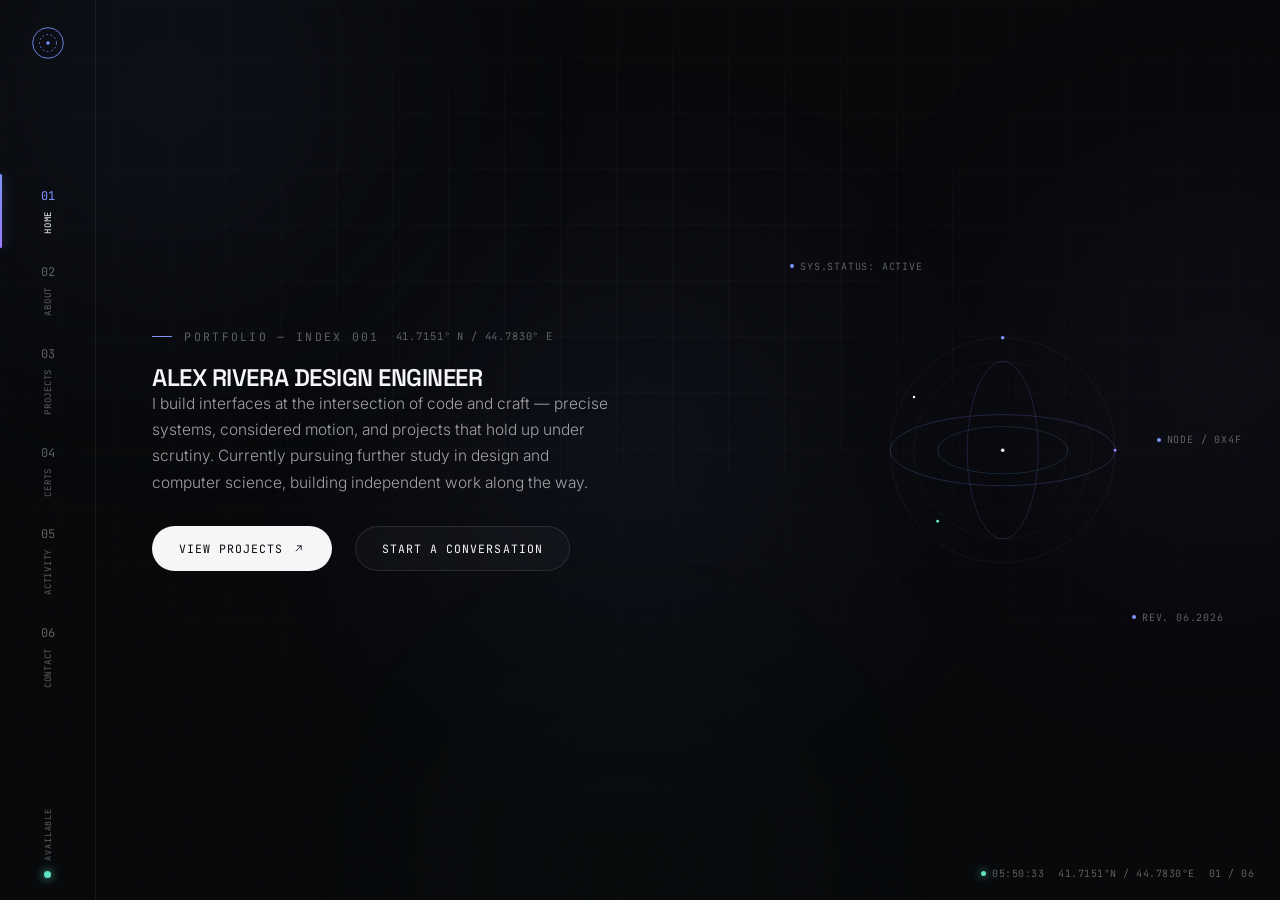
==== Home.html @ 21429282 "Update Home.html" ====
<!DOCTYPE html>
<html lang="en">
<head>
<meta charset="UTF-8">
<meta name="viewport" content="width=device-width, initial-scale=1.0">
<title>Alex Rivera — Design Engineer</title>
<meta name="description" content="Alex Rivera — Design Engineer. Portfolio, projects, certificates and activities.">
<link rel="preconnect" href="https://fonts.googleapis.com">
<link rel="preconnect" href="https://fonts.gstatic.com" crossorigin>
<link href="https://fonts.googleapis.com/css2?family=Space+Grotesk:wght@300;400;500;600;700&family=Inter:wght@300;400;500;600;700&family=JetBrains+Mono:wght@300;400;500;600&display=swap" rel="stylesheet">
<link rel="icon" type="image/x-icon" href="https://www-ren.github.io/Icon.ico">
<style>
/* ============================= RESET ============================= */
*,*::before,*::after{box-sizing:border-box;margin:0;padding:0;}
img{max-width:100%;display:block;}
a{color:inherit;text-decoration:none;}
button{font:inherit;color:inherit;background:none;border:none;cursor:pointer;}
ul{list-style:none;}

/* ============================= TOKENS ============================= */
:root{
  --bg:#07080a;
  --bg-soft:#0b0c0f;
  --panel:rgba(255,255,255,0.032);
  --panel-strong:rgba(255,255,255,0.06);
  --border:rgba(255,255,255,0.10);
  --border-soft:rgba(255,255,255,0.065);
  --text-1:#f5f6f8;
  --text-2:rgba(245,246,248,0.64);
  --text-3:rgba(245,246,248,0.36);
  --accent:#7c93ff;
  --accent-2:#9a7cff;
  --accent-3:#5fe3c4;
  --accent-soft:rgba(124,147,255,0.14);
  --blue:#5fb9ff;

  --font-display:'Space Grotesk','Inter',sans-serif;
  --font-body:'Inter',sans-serif;
  --font-mono:'JetBrains Mono',monospace;

  --mx:50%;--my:50%;
  --ease:cubic-bezier(.16,.84,.44,1);
  --ease-soft:cubic-bezier(.22,.9,.4,1);
  --rail-w:96px;
}

html,body{background:var(--bg);color:var(--text-1);}
html{overflow-x:hidden;width:100%;}
body{
  font-family:var(--font-body);
  font-weight:400;
  -webkit-font-smoothing:antialiased;
  cursor:default;
  height:100vh;
  overflow:hidden;
  overflow-x:hidden;
  max-width:100%;
  position:relative;
}
::selection{background:var(--accent);color:#07080a;}
::-webkit-scrollbar{width:6px;height:6px;}
::-webkit-scrollbar-track{background:transparent;}
::-webkit-scrollbar-thumb{background:rgba(255,255,255,0.14);border-radius:99px;}
::-webkit-scrollbar-thumb:hover{background:rgba(255,255,255,0.26);}

/* ============================= BACKDROP LAYERS ============================= */
.bg-layer{position:fixed;inset:0;pointer-events:none;z-index:0;}
.bg-grain{
  position:fixed;inset:0;z-index:3;pointer-events:none;opacity:0.045;mix-blend-mode:overlay;
  background-image:url("data:image/svg+xml,%3Csvg xmlns='http://www.w3.org/2000/svg' width='120' height='120'%3E%3Cfilter id='n'%3E%3CfeTurbulence type='fractalNoise' baseFrequency='0.9' numOctaves='2' stitchTiles='stitch'/%3E%3C/filter%3E%3Crect width='100%25' height='100%25' filter='url(%23n)'/%3E%3C/svg%3E");
}
.bg-grid{
  position:fixed;inset:0;z-index:1;pointer-events:none;
  background-image:linear-gradient(to right, rgba(255,255,255,0.022) 1px, transparent 1px),linear-gradient(to bottom, rgba(255,255,255,0.022) 1px, transparent 1px);
  background-size:56px 56px;
  mask-image:radial-gradient(ellipse 90% 80% at 50% 30%, black 15%, transparent 78%);
}
.bg-glow{
  position:fixed;inset:0;z-index:1;pointer-events:none;
  background:radial-gradient(560px 560px at var(--mx) var(--my), rgba(124,147,255,0.06), transparent 70%);
  transition:background 0.15s linear;
}
.blob-field{position:fixed;inset:0;overflow:hidden;z-index:0;pointer-events:none;}
.blob{position:absolute;border-radius:50%;filter:blur(130px);z-index:0;pointer-events:none;opacity:0.5;will-change:transform;}
.blob-1{width:620px;height:620px;top:-220px;left:-140px;background:radial-gradient(circle, rgba(124,147,255,0.22), transparent 70%);animation:drift1 36s ease-in-out infinite;}
.blob-2{width:560px;height:560px;top:10%;right:-220px;background:radial-gradient(circle, rgba(154,124,255,0.18), transparent 70%);animation:drift2 42s ease-in-out infinite;}
.blob-3{width:480px;height:480px;bottom:-200px;left:30%;background:radial-gradient(circle, rgba(95,227,196,0.10), transparent 70%);animation:drift3 48s ease-in-out infinite;}
@keyframes drift1{0%,100%{transform:translate(0,0);}50%{transform:translate(50px,60px);}}
@keyframes drift2{0%,100%{transform:translate(0,0);}50%{transform:translate(-60px,40px);}}
@keyframes drift3{0%,100%{transform:translate(0,0);}50%{transform:translate(30px,-40px);}}

/* ============================= SHARED UI ============================= */
.eyebrow{
  font-family:var(--font-mono);font-size:11.5px;letter-spacing:0.2em;text-transform:uppercase;color:var(--text-3);
  display:flex;align-items:center;gap:12px;margin-bottom:20px;
}
.eyebrow::before{content:'';width:20px;height:1px;background:var(--accent);display:inline-block;}
h1,h2,h3{font-family:var(--font-display);font-weight:600;letter-spacing:-0.02em;line-height:1.03;}

.big-index{
  position:absolute;font-family:var(--font-display);font-weight:600;
  font-size:clamp(70px,7.4vw,120px);line-height:1;color:transparent;
  -webkit-text-stroke:1px rgba(255,255,255,0.07);
  top:-6px;right:0;z-index:0;pointer-events:none;user-select:none;
}

.reveal{opacity:0;transform:translateY(20px);transition:opacity 0.85s var(--ease-soft),transform 0.85s var(--ease-soft);}
.reveal.in{opacity:1;transform:translateY(0);}
.reveal-delay-1{transition-delay:0.06s;}
.reveal-delay-2{transition-delay:0.12s;}
.reveal-delay-3{transition-delay:0.18s;}
.reveal-delay-4{transition-delay:0.24s;}
.reveal-delay-5{transition-delay:0.30s;}

.btn{
  display:inline-flex;align-items:center;gap:9px;
  font-family:var(--font-mono);font-size:11.5px;letter-spacing:0.09em;text-transform:uppercase;
  padding:14px 26px;border:1px solid var(--border);border-radius:999px;
  position:relative;overflow:hidden;transition:border-color 0.4s var(--ease),color 0.4s var(--ease),background 0.4s var(--ease),transform 0.25s var(--ease);
  will-change:transform;
}
.btn::before{content:'';position:absolute;inset:0;background:linear-gradient(120deg,transparent,rgba(255,255,255,0.16),transparent);transform:translateX(-120%);transition:transform 0.7s var(--ease);}
.btn:hover::before{transform:translateX(120%);}
.btn-primary{background:var(--text-1);color:#07080a;border-color:transparent;}
.btn-primary:hover{background:var(--accent);color:#07080a;}
.btn-ghost{color:var(--text-1);background:var(--panel);backdrop-filter:blur(10px);}
.btn-ghost:hover{border-color:rgba(255,255,255,0.35);}
.btn svg{width:13px;height:13px;transition:transform 0.4s var(--ease);}
.btn:hover svg{transform:translate(3px,-3px);}

.glass{
  background:var(--panel);
  border:1px solid var(--border-soft);
  backdrop-filter:blur(18px) saturate(140%);
  -webkit-backdrop-filter:blur(18px) saturate(140%);
}

.divider{height:1px;width:100%;background:linear-gradient(to right, transparent, var(--border), transparent);}

a:focus-visible,button:focus-visible{outline:1px solid var(--accent);outline-offset:4px;border-radius:4px;}

/* ============================= APP SHELL ============================= */
.app{position:relative;z-index:2;height:100vh;display:flex;}

/* ---- Rail (desktop primary nav) ---- */
.rail{
  width:var(--rail-w);flex:0 0 var(--rail-w);height:100vh;
  display:flex;flex-direction:column;align-items:center;
  padding:26px 0 22px;position:relative;z-index:20;
  border-right:1px solid var(--border-soft);
}
.rail-logo{width:34px;height:34px;margin-bottom:8px;position:relative;}
.rail-logo svg{width:100%;height:100%;animation:spin-slow 26s linear infinite;}
@keyframes spin-slow{to{transform:rotate(360deg);}}

.rail-nav{position:relative;flex:1;display:flex;flex-direction:column;justify-content:center;gap:2px;width:100%;}
.rail-indicator{
  position:absolute;top:0;left:0;width:2px;height:0;background:linear-gradient(to bottom,var(--accent),var(--accent-2));
  border-radius:2px;transition:transform 0.55s var(--ease),height 0.55s var(--ease);
  will-change:transform;box-shadow:0 0 12px rgba(124,147,255,0.6);
  transform:translateY(0);
}
.rail-item{
  width:100%;padding:14px 4px;display:flex;flex-direction:column;align-items:center;gap:7px;
  position:relative;transition:transform 0.3s var(--ease);
}
.rail-num{font-family:var(--font-mono);font-size:12px;color:var(--text-3);transition:color 0.35s var(--ease);}
.rail-label{
  font-family:var(--font-mono);font-size:9px;letter-spacing:0.08em;text-transform:uppercase;color:var(--text-3);
  writing-mode:vertical-rl;transform:rotate(180deg);transition:color 0.35s var(--ease);
}
.rail-item:hover .rail-num,.rail-item:hover .rail-label{color:var(--text-2);}
.rail-item.active .rail-num{color:var(--accent);}
.rail-item.active .rail-label{color:var(--text-1);}

.rail-status{display:flex;flex-direction:column;align-items:center;gap:10px;}
.rail-dot{width:7px;height:7px;border-radius:50%;background:var(--accent-3);box-shadow:0 0 10px var(--accent-3);animation:pulse 2.4s ease-in-out infinite;}
@keyframes pulse{0%,100%{opacity:1;}50%{opacity:0.3;}}
.rail-status-label{font-family:var(--font-mono);font-size:8.5px;letter-spacing:0.1em;color:var(--text-3);writing-mode:vertical-rl;transform:rotate(180deg);}

/* ---- Mobile top bar (hidden on desktop) ---- */
.topbar{display:none;}

/* ---- Stage ---- */
.stage{position:relative;flex:1;height:100vh;overflow:hidden;}
.panel{
  position:absolute;inset:0;
  padding:0 clamp(28px,4.4vw,72px);
  display:flex;flex-direction:column;justify-content:center;
  opacity:0;transform:translateY(16px) scale(0.99);
  pointer-events:none;visibility:hidden;
  transition:opacity 0.6s var(--ease-soft),transform 0.6s var(--ease-soft),visibility 0s linear 0.6s;
  overflow-y:auto;
}
.panel.active{
  opacity:1;transform:translateY(0) scale(1);pointer-events:auto;visibility:visible;
  transition:opacity 0.6s var(--ease-soft),transform 0.6s var(--ease-soft),visibility 0s;
}
.panel-inner{position:relative;width:100%;max-width:1280px;margin:0 auto;padding:64px 0;min-height:min-content;}

.section-head{display:flex;justify-content:space-between;align-items:flex-end;margin-bottom:34px;gap:32px;flex-wrap:wrap;position:relative;z-index:1;}
.section-head h2{font-size:clamp(24px,2.7vw,38px);max-width:640px;}
.section-head .head-note{font-family:var(--font-mono);font-size:11.5px;color:var(--text-3);max-width:260px;line-height:1.7;text-align:right;}

/* ============================= HOME PANEL ============================= */
.hero-grid{display:grid;grid-template-columns:1.35fr 1fr;gap:32px;align-items:center;width:100%;}
.hero-label-row{display:flex;align-items:center;gap:16px;margin-bottom:22px;}
.hero-coord{font-family:var(--font-mono);font-size:10.5px;color:var(--text-3);letter-spacing:0.08em;}
.hero h1{font-size:clamp(38px,5.4vw,80px);margin-bottom:22px;}
.hero h1 .line{display:block;overflow:hidden;}
.hero h1 .line span{display:inline-block;transform:translateY(112%);transition:transform 1s var(--ease);}
.panel.active .hero h1 .line:nth-child(1) span{transition-delay:0.08s;}
.panel.active .hero h1 .line:nth-child(2) span{transition-delay:0.18s;}
.hero h1 .line span{transform:translateY(112%);}
.panel.active .hero h1 .line span{transform:translateY(0);}
.hero h1 .accent-text{color:transparent;-webkit-text-stroke:1.4px var(--text-1);}
.hero-sub{max-width:460px;font-size:15.5px;line-height:1.7;color:var(--text-2);font-weight:300;margin-bottom:30px;}
.hero-cta{display:flex;align-items:center;gap:22px;flex-wrap:wrap;}

.hero-visual{position:relative;height:min(46vh,420px);display:flex;align-items:center;justify-content:center;}
.orb-wrap{position:relative;width:min(60%,320px);height:min(60%,320px);aspect-ratio:1;}
.orb-wrap svg{width:100%;height:100%;overflow:visible;}
.orb-ring{animation:spin-slower 60s linear infinite;transform-origin:center;}
.orb-ring-2{animation:spin-slower-rev 80s linear infinite;transform-origin:center;}
.orb-ring-3{animation:spin-slower 100s linear infinite;transform-origin:center;}
@keyframes spin-slower{to{transform:rotate(360deg);}}
@keyframes spin-slower-rev{to{transform:rotate(-360deg);}}
.orb-node{animation:node-pulse 3.5s ease-in-out infinite;}
@keyframes node-pulse{0%,100%{opacity:0.4;}50%{opacity:1;}}
.hero-float-label{position:absolute;font-family:var(--font-mono);font-size:10px;letter-spacing:0.08em;color:var(--text-3);display:flex;align-items:center;gap:6px;}
.hero-float-label .dot{width:4px;height:4px;background:var(--accent);border-radius:50%;}
.fl-1{top:4%;left:2%;}
.fl-2{bottom:8%;right:0;}
.fl-3{top:46%;right:-4%;}

/* ============================= ABOUT PANEL ============================= */
.about-grid{display:grid;grid-template-columns:0.78fr 1.22fr;gap:56px;align-items:start;position:relative;}
.portrait{
  aspect-ratio:4/5;max-width:400px;position:relative;border:1px solid var(--border);border-radius:18px;overflow:hidden;
  background:radial-gradient(120% 100% at 20% 0%, rgba(124,147,255,0.22), transparent 60%),radial-gradient(120% 100% at 90% 100%, rgba(154,124,255,0.18), transparent 55%),linear-gradient(160deg, #14151a, #0a0b0d 70%);
}
.portrait::before{
  content:'';position:absolute;inset:0;
  background-image:linear-gradient(rgba(255,255,255,0.05) 1px, transparent 1px),linear-gradient(90deg, rgba(255,255,255,0.05) 1px, transparent 1px);
  background-size:24px 24px;mask-image:radial-gradient(circle at 50% 40%, black 0%, transparent 70%);
}
.portrait-tag{position:absolute;bottom:16px;left:16px;right:16px;display:flex;justify-content:space-between;align-items:flex-end;font-family:var(--font-mono);font-size:9.5px;color:var(--text-3);letter-spacing:0.06em;}
.portrait-frame-corner{position:absolute;width:16px;height:16px;border-color:rgba(255,255,255,0.35);}
.pc-tl{top:14px;left:14px;border-top:1px solid;border-left:1px solid;}
.pc-br{bottom:14px;right:14px;border-bottom:1px solid;border-right:1px solid;}

.about-copy h2{font-size:clamp(22px,2.6vw,34px);margin-bottom:18px;max-width:640px;}
.about-copy p{font-size:14px;line-height:1.75;color:var(--text-2);font-weight:300;margin-bottom:12px;max-width:600px;}
.about-copy p strong{color:var(--text-1);font-weight:500;}

.stat-row{display:grid;grid-template-columns:repeat(3,1fr);gap:24px;margin:24px 0;padding:20px 0;border-top:1px solid var(--border-soft);border-bottom:1px solid var(--border-soft);}
.stat-num{font-family:var(--font-display);font-size:clamp(22px,2vw,30px);font-weight:600;color:var(--text-1);line-height:1;}
.stat-label{font-family:var(--font-mono);font-size:9.5px;letter-spacing:0.09em;text-transform:uppercase;color:var(--text-3);margin-top:7px;}

.tag-grid{display:flex;flex-wrap:wrap;gap:8px;margin-top:10px;}
.tag{
  font-family:var(--font-mono);font-size:10.5px;letter-spacing:0.03em;padding:7px 13px;border:1px solid var(--border);
  color:var(--text-2);border-radius:99px;transition:border-color 0.35s var(--ease),color 0.35s var(--ease),background 0.35s var(--ease),transform 0.3s var(--ease);
}
.tag:hover{border-color:var(--accent);color:var(--text-1);background:var(--accent-soft);transform:translateY(-2px);}

/* ============================= PROJECTS PANEL ============================= */
.project-grid{display:grid;grid-template-columns:repeat(4,1fr);gap:16px;}
.project-card{
  position:relative;border-radius:16px;overflow:hidden;border:1px solid var(--border-soft);
  background:#0b0c0f;transition:transform 0.5s var(--ease),border-color 0.5s var(--ease);
}
.project-card:hover{transform:translateY(-6px);border-color:rgba(255,255,255,0.22);}
.thumb-1{background:radial-gradient(circle at 30% 30%, rgba(124,147,255,0.15), transparent 55%),radial-gradient(circle at 75% 70%, rgba(154,124,255,0.1), transparent 55%),linear-gradient(150deg,#141620,#0a0a0c);}
.thumb-2{background:radial-gradient(circle at 70% 30%, rgba(95,185,255,0.11), transparent 55%),radial-gradient(circle at 25% 75%, rgba(124,147,255,0.08), transparent 55%),linear-gradient(150deg,#101318,#0a0a0c);}
.thumb-3{background:radial-gradient(circle at 40% 65%, rgba(154,124,255,0.10), transparent 55%),radial-gradient(circle at 80% 20%, rgba(124,147,255,0.06), transparent 55%),linear-gradient(150deg,#12121a,#0a0a0c);}
.thumb-4{background:radial-gradient(circle at 60% 40%, rgba(95,227,196,0.05), transparent 55%),radial-gradient(circle at 20% 80%, rgba(95,185,255,0.08), transparent 55%),linear-gradient(150deg,#0e1416,#0a0a0c);}
.project-card::after{content:'';position:absolute;inset:0;background:linear-gradient(rgba(255,255,255,0.05) 1px, transparent 1px),linear-gradient(90deg, rgba(255,255,255,0.05) 1px, transparent 1px);background-size:16px 16px;pointer-events:none;}
.project-scrim{position:relative;height:100%;display:flex;flex-direction:column;justify-content:space-between;padding:20px;padding-top:44px;z-index:2;}
.project-num{font-family:var(--font-mono);font-size:10.5px;color:var(--text-3);position:absolute;top:14px;left:16px;z-index:2;}
.project-card h3{font-size:15px;font-weight:500;letter-spacing:-0.01em;margin-bottom:5px;line-height:1.2;}
.project-meta{display:flex;gap:8px;font-family:var(--font-mono);font-size:9.5px;color:var(--text-3);text-transform:uppercase;letter-spacing:0.05em;margin-bottom:8px;flex-wrap:wrap;}
.project-desc{
  color:var(--text-2);font-size:11.5px;line-height:1.55;font-weight:300;flex:1;margin-top:2px;
}
.thumb-arrow{
  position:absolute;top:12px;right:12px;width:30px;height:30px;border:1px solid rgba(255,255,255,0.25);border-radius:50%;
  display:flex;align-items:center;justify-content:center;background:rgba(8,9,11,0.5);backdrop-filter:blur(6px);
  transition:border-color 0.4s var(--ease),background 0.4s var(--ease),transform 0.4s var(--ease);
  z-index:3;
}
.project-card:hover .thumb-arrow{border-color:var(--accent);transform:translate(2px,-2px);}
.thumb-arrow svg{width:13px;height:13px;}

/* ============================= CERTIFICATES PANEL ============================= */
.cert-grid{display:grid;grid-template-columns:repeat(3,1fr);gap:12px;}
.cert-card{
  background:var(--panel);border:1px solid var(--border-soft);border-radius:14px;padding:22px;position:relative;
  transition:background 0.4s var(--ease),border-color 0.4s var(--ease),transform 0.4s var(--ease);
  backdrop-filter:blur(14px);
}
.cert-card:hover{background:var(--panel-strong);border-color:rgba(255,255,255,0.18);transform:translateY(-4px);}
.cert-top{display:flex;justify-content:space-between;align-items:flex-start;margin-bottom:16px;}
.cert-year{font-family:var(--font-mono);font-size:10px;color:var(--text-3);letter-spacing:0.06em;}
.cert-icon{width:30px;height:30px;border:1px solid var(--border);border-radius:50%;display:flex;align-items:center;justify-content:center;flex-shrink:0;}
.cert-icon svg{width:13px;height:13px;color:var(--accent);}
.cert-card h3{font-size:15.5px;font-weight:500;margin-bottom:7px;letter-spacing:-0.01em;line-height:1.25;}
.cert-issuer{font-size:11.5px;color:var(--text-2);font-weight:300;margin-bottom:12px;}
.cert-id{font-family:var(--font-mono);font-size:9px;color:var(--text-3);letter-spacing:0.04em;padding-top:11px;border-top:1px solid var(--border-soft);}

/* ============================= ACTIVITIES PANEL ============================= */
.timeline{position:relative;display:grid;grid-template-columns:repeat(5,1fr);gap:12px;}
.timeline::before{content:'';position:absolute;top:9px;left:0;right:0;height:1px;background:linear-gradient(to right, transparent, var(--border), var(--border), transparent);}
.timeline-item{position:relative;padding-top:30px;}
.timeline-dot{position:absolute;left:0;top:5px;width:9px;height:9px;border-radius:50%;background:var(--bg);border:1px solid var(--accent);box-shadow:0 0 0 4px var(--bg);}
.timeline-year{font-family:var(--font-mono);font-size:11px;color:var(--text-2);position:absolute;left:16px;top:0;}
.timeline-content .role{font-family:var(--font-mono);font-size:9.5px;letter-spacing:0.09em;text-transform:uppercase;color:var(--accent);margin-bottom:8px;}
.timeline-content h3{font-size:15.5px;font-weight:500;margin-bottom:8px;letter-spacing:-0.01em;line-height:1.22;}
.timeline-content p{font-size:11.5px;line-height:1.6;color:var(--text-2);font-weight:300;display:-webkit-box;-webkit-line-clamp:4;line-clamp:4;-webkit-box-orient:vertical;overflow:hidden;}
.animated-link {
    color: inherit;
    text-decoration: none;

    background-image: linear-gradient(currentColor, currentColor);
    background-repeat: no-repeat;
    background-position: 0 100%;
    background-size: 0% 2px;

    -webkit-box-decoration-break: clone;
    box-decoration-break: clone;

    transition: background-size 0.3s ease;
}

.animated-link:hover {
    background-size: 100% 2px;
}

/* ============================= CONTACT PANEL ============================= */
.contact-inner{text-align:center;position:relative;z-index:2;margin:0 auto;}
.contact-inner h2{font-size:clamp(32px,5.6vw,72px);margin-bottom:26px;letter-spacing:-0.03em;}
.contact-email{
  display:inline-block;font-family:var(--font-mono);font-size:clamp(15px,1.8vw,20px);color:var(--text-2);
  padding-bottom:8px;border-bottom:1px solid var(--border);transition:color 0.4s var(--ease),border-color 0.4s var(--ease);margin-bottom:38px;
}
.contact-email:hover{color:var(--accent);border-color:var(--accent);}
.contact-links{display:flex;justify-content:center;gap:0;flex-wrap:wrap;border-top:1px solid var(--border-soft);border-bottom:1px solid var(--border-soft);}
.contact-links a{
  font-family:var(--font-mono);font-size:11px;letter-spacing:0.07em;text-transform:uppercase;padding:16px 26px;color:var(--text-2);
  border-left:1px solid var(--border-soft);transition:color 0.35s var(--ease),background 0.35s var(--ease);position:relative;
}
.contact-links a:first-child{border-left:none;}
.contact-links a:hover{color:var(--text-1);background:var(--panel);}
.contact-glow{position:absolute;top:50%;left:50%;transform:translate(-50%,-50%);width:min(820px,100vw);max-width:100vw;height:420px;background:radial-gradient(ellipse, rgba(124,147,255,0.13), transparent 70%);pointer-events:none;z-index:0;}

/* ============================= HUD FOOTER ============================= */
.hud{
  position:fixed;bottom:20px;right:26px;z-index:30;display:flex;align-items:center;gap:14px;
  font-family:var(--font-mono);font-size:10px;color:var(--text-3);letter-spacing:0.05em;pointer-events:none;
}
.hud span{display:flex;align-items:center;gap:6px;}
.hud .dot{width:5px;height:5px;border-radius:50%;background:var(--accent-3);box-shadow:0 0 8px var(--accent-3);}

/* ============================= MOBILE NAV DRAWER ============================= */
.mobile-nav{
  position:fixed;inset:0;z-index:90;background:rgba(7,8,10,0.98);backdrop-filter:blur(20px);
  display:flex;flex-direction:column;align-items:flex-start;justify-content:center;padding:44px;gap:4px;
  transform:translateY(-100%);transition:transform 0.55s var(--ease);
}
.mobile-nav.open{transform:translateY(0);}
.mobile-nav a{font-family:var(--font-display);font-size:32px;font-weight:500;color:var(--text-2);padding:10px 0;letter-spacing:-0.01em;transition:color 0.3s var(--ease);}
.mobile-nav a:hover,.mobile-nav a.active{color:var(--text-1);}
.mobile-nav-footer{margin-top:32px;font-family:var(--font-mono);font-size:10.5px;color:var(--text-3);}
.nav-toggle{display:none;width:40px;height:40px;position:relative;padding:10px 4px;}
.nav-toggle span{position:absolute;left:4px;right:4px;height:1px;background:var(--text-1);transition:all 0.35s var(--ease);}
.nav-toggle span:nth-child(1){top:10px;}
.nav-toggle span:nth-child(2){top:19px;}
.nav-toggle span:nth-child(3){top:28px;}
.nav-toggle.open span:nth-child(1){transform:translateY(9px) rotate(45deg);}
.nav-toggle.open span:nth-child(2){opacity:0;}
.nav-toggle.open span:nth-child(3){transform:translateY(-9px) rotate(-45deg);}

/* ============================= RESPONSIVE ============================= */
@media (max-width:860px){
  html{scroll-behavior:smooth;}
  body{height:auto;overflow-x:hidden;overflow-y:auto;}
  .app{height:auto;display:block;}
  .rail{display:none;}
  .topbar{
    display:flex;align-items:center;justify-content:space-between;position:fixed;top:0;left:0;right:0;z-index:100;
    padding:16px 22px;background:rgba(7,8,10,0.7);backdrop-filter:blur(16px);border-bottom:1px solid var(--border-soft);
  }
  .topbar .logo{display:flex;align-items:center;gap:9px;font-family:var(--font-mono);font-size:12px;letter-spacing:0.06em;}
  .topbar .logo svg{width:24px;height:24px;animation:spin-slow 26s linear infinite;}
  .nav-toggle{display:block;}

  .stage{height:auto;overflow:visible;}
  .panel{
    position:static !important;opacity:1 !important;transform:none !important;visibility:visible !important;
    pointer-events:auto !important;padding:0 24px;min-height:auto;display:block;overflow:visible;
  }
  .panel-inner{padding:112px 0 64px;max-width:640px;}
  #home .panel-inner{padding-top:120px;}
  .hero h1 .line span{transform:translateY(0) !important;}

  .hero-grid{grid-template-columns:1fr;gap:40px;}
  .hero-visual{height:260px;order:-1;}
  .hero-label-row{display:none;}

  .about-grid{grid-template-columns:1fr;gap:36px;}
  .portrait{max-width:220px;}

  .project-grid{grid-template-columns:repeat(2,1fr);}

  .cert-grid{grid-template-columns:1fr 1fr;}

  .timeline{grid-template-columns:1fr;gap:0;}
  .timeline::before{top:0;bottom:0;left:4px;right:auto;width:1px;height:auto;background:linear-gradient(to bottom, transparent, var(--border), var(--border), transparent);}
  .timeline-item{padding:22px 0 22px 26px;border-top:1px solid var(--border-soft);}
  .timeline-item:first-child{border-top:none;}
  .timeline-dot{left:0;top:26px;}
  .timeline-year{position:static;margin-bottom:6px;display:block;}
  .timeline-content p{-webkit-line-clamp:8;line-clamp:8;}

  .section-head{margin-bottom:28px;}
  .section-head .head-note{text-align:left;max-width:none;}
  .big-index{font-size:64px;top:-2px;}

  .hud{display:none;}
}

@media (max-width:520px){
  .project-grid{grid-template-columns:1fr 1fr;}
  .cert-grid{grid-template-columns:1fr;}
  .hero h1{font-size:clamp(32px,10vw,48px);}
  .stat-row{grid-template-columns:1fr 1fr;row-gap:16px;}
  .contact-links{flex-direction:column;}
  .contact-links a{border-left:none;border-top:1px solid var(--border-soft);}
  .contact-links a:first-child{border-top:none;}
}

@media (prefers-reduced-motion:reduce){
  *{animation-duration:0.001ms !important;animation-iteration-count:1 !important;transition-duration:0.2s !important;}
}
</style>
</head>
<body>

<div class="bg-glow" id="bgGlow"></div>
<div class="bg-grid"></div>
<div class="blob-field">
  <div class="blob blob-1"></div>
  <div class="blob blob-2"></div>
  <div class="blob blob-3"></div>
</div>
<div class="bg-grain"></div>

<!-- ============================= MOBILE TOP BAR ============================= -->
<div class="topbar">
  <a href="#home" class="logo">
    <svg viewBox="0 0 40 40" fill="none"><circle cx="20" cy="20" r="18" stroke="#7c93ff" stroke-width="1"/><circle cx="20" cy="20" r="10" stroke="#7c93ff" stroke-width="1" stroke-dasharray="2 3"/><circle cx="20" cy="20" r="2" fill="#7c93ff"/></svg>
    AR — INDEX
  </a>
  <div class="nav-toggle" id="navToggle"><span></span><span></span><span></span></div>
</div>

<div class="mobile-nav" id="mobileNav">
  <a href="#home" data-nav-m="home">Home</a>
  <a href="#about" data-nav-m="about">About</a>
  <a href="#projects" data-nav-m="projects">Projects</a>
  <a href="#certificates" data-nav-m="certificates">Certificates</a>
  <a href="#activities" data-nav-m="activities">Activity</a>
  <a href="#contact" data-nav-m="contact">Contact</a>
  <div class="mobile-nav-footer">hello@alexrivera.dev — Based remotely, working globally</div>
</div>

<div class="app">
  <!-- ============================= RAIL (DESKTOP NAV) ============================= -->
  <nav class="rail" id="rail" aria-label="Primary">
    <div class="rail-logo">
      <svg viewBox="0 0 40 40" fill="none"><circle cx="20" cy="20" r="18" stroke="#7c93ff" stroke-width="1"/><circle cx="20" cy="20" r="10" stroke="#7c93ff" stroke-width="1" stroke-dasharray="2 3"/><circle cx="20" cy="20" r="2" fill="#7c93ff"/></svg>
    </div>
    <div class="rail-nav" id="railNav">
      <div class="rail-indicator" id="railIndicator"></div>
      <a href="#home" class="rail-item active" data-nav="home"><span class="rail-num">01</span><span class="rail-label">Home</span></a>
      <a href="#about" class="rail-item" data-nav="about"><span class="rail-num">02</span><span class="rail-label">About</span></a>
      <a href="#projects" class="rail-item" data-nav="projects"><span class="rail-num">03</span><span class="rail-label">Projects</span></a>
      <a href="#certificates" class="rail-item" data-nav="certificates"><span class="rail-num">04</span><span class="rail-label">Certs</span></a>
      <a href="#activities" class="rail-item" data-nav="activities"><span class="rail-num">05</span><span class="rail-label">Activity</span></a>
      <a href="#contact" class="rail-item" data-nav="contact"><span class="rail-num">06</span><span class="rail-label">Contact</span></a>
    </div>
    <div class="rail-status" title="Available — Applying Fall 2026">
      <span class="rail-status-label">AVAILABLE</span>
      <span class="rail-dot"></span>
    </div>
  </nav>

  <!-- ============================= STAGE ============================= -->
  <main class="stage" id="stage">

    <!-- HOME -->
    <section class="panel active" id="home" data-panel="home">
      <div class="panel-inner">
        <div class="hero-grid">
          <div>
            <div class="hero-label-row reveal in">
              <span class="eyebrow" style="margin:0;">Portfolio — Index 001</span>
              <span class="hero-coord">41.7151° N / 44.7830° E</span>
            </div>
            <h1>
              <span class="line"><span>ALEX RIVERA</span></span>
              <span class="line"><span class="accent-text">DESIGN ENGINEER</span></span>
            </h1>
            <p class="hero-sub reveal in reveal-delay-2">
              I build interfaces at the intersection of code and craft — precise systems,
              considered motion, and projects that hold up under scrutiny. Currently pursuing
              further study in design and computer science, building independent work along the way.
            </p>
            <div class="hero-cta reveal in reveal-delay-3">
              <a href="#projects" class="btn btn-primary magnetic">
                View Projects
                <svg viewBox="0 0 24 24" fill="none" stroke="currentColor" stroke-width="1.6"><path d="M7 17L17 7M9 7h8v8"/></svg>
              </a>
              <a href="#contact" class="btn btn-ghost magnetic">Start a conversation</a>
            </div>
          </div>

          <div class="hero-visual reveal in reveal-delay-2">
            <div class="orb-wrap">
              <svg viewBox="0 0 420 420">
                <g class="orb-ring">
                  <ellipse cx="210" cy="210" rx="190" ry="190" stroke="rgba(255,255,255,0.09)" stroke-width="1" fill="none"/>
                  <ellipse cx="210" cy="210" rx="190" ry="60" stroke="rgba(124,147,255,0.35)" stroke-width="1" fill="none"/>
                </g>
                <g class="orb-ring-2">
                  <ellipse cx="210" cy="210" rx="150" ry="150" stroke="rgba(255,255,255,0.07)" stroke-width="1" fill="none"/>
                  <ellipse cx="210" cy="210" rx="60" ry="150" stroke="rgba(154,124,255,0.3)" stroke-width="1" fill="none"/>
                </g>
                <g class="orb-ring-3">
                  <ellipse cx="210" cy="210" rx="110" ry="40" stroke="rgba(95,185,255,0.28)" stroke-width="1" fill="none"/>
                  <circle cx="210" cy="210" r="110" stroke="rgba(255,255,255,0.05)" stroke-width="1" fill="none"/>
                </g>
                <circle class="orb-node" cx="210" cy="20" r="3" fill="#7c93ff"/>
                <circle class="orb-node" cx="400" cy="210" r="2.5" fill="#9a7cff" style="animation-delay:0.8s"/>
                <circle class="orb-node" cx="100" cy="330" r="2.5" fill="#5fe3c4" style="animation-delay:1.6s"/>
                <circle class="orb-node" cx="60" cy="120" r="2" fill="#ffffff" style="animation-delay:2.2s"/>
                <circle cx="210" cy="210" r="3" fill="#f3f4f6"/>
              </svg>
            </div>
            <div class="hero-float-label fl-1"><span class="dot"></span>SYS.STATUS: ACTIVE</div>
            <div class="hero-float-label fl-2"><span class="dot"></span>REV. 06.2026</div>
            <div class="hero-float-label fl-3"><span class="dot"></span>NODE / 0X4F</div>
          </div>
        </div>
      </div>
    </section>

    <!-- ABOUT -->
    <section class="panel" id="about" data-panel="about">
      <div class="panel-inner" style="position:relative;">
        <div class="big-index reveal">002</div>
        <div class="eyebrow reveal">About — Index 002</div>

        <div class="about-grid">
          <div class="reveal">
            <div class="portrait">
              <div class="portrait-frame-corner pc-tl"></div>
              <div class="portrait-frame-corner pc-br"></div>
              <div class="portrait-tag"><span>AR / PORTRAIT</span><span>FIG. 02.1</span></div>
            </div>
          </div>

          <div class="about-copy">
            <h2 class="reveal">Precision is a design decision, not an accident.</h2>
            <p class="reveal reveal-delay-1">I'm a design engineer working across product design and front-end
              development. Over the past six years I've turned early ideas into interfaces
              that feel <strong>considered, fast, and unmistakably deliberate</strong> — moving fluidly between Figma
              and code so nothing gets lost in translation.</p>
            <p class="reveal reveal-delay-2">My focus is the space where systems thinking meets craft: building
              design systems that scale, motion that clarifies rather than decorates, and front-end architecture
              that holds up as projects grow.</p>

            <div class="stat-row reveal reveal-delay-2">
              <div><div class="stat-num">06</div><div class="stat-label">Years in practice</div></div>
              <div><div class="stat-num">40+</div><div class="stat-label">Projects shipped</div></div>
              <div><div class="stat-num">12</div><div class="stat-label">Awards &amp; mentions</div></div>
            </div>

            <div class="reveal reveal-delay-3">
              <div class="eyebrow" style="margin-bottom:12px;">Capabilities</div>
              <div class="tag-grid">
                <span class="tag">Front-End Engineering</span>
                <span class="tag">Motion Design</span>
                <span class="tag">Design Systems</span>
                <span class="tag">WebGL / Three.js</span>
                <span class="tag">TypeScript</span>
                <span class="tag">Rapid Prototyping</span>
                <span class="tag">Accessibility</span>
                <span class="tag">Art Direction</span>
              </div>
            </div>
          </div>
        </div>
      </div>
    </section>

    <!-- PROJECTS -->
    <section class="panel" id="projects" data-panel="projects">
      <div class="panel-inner" style="position:relative;">
        <div class="big-index reveal">003</div>
        <div class="section-head">
          <div>
            <div class="eyebrow reveal">Projects — Index 003</div>
            <h2 class="reveal">Selected work, chosen for the problems it solved.</h2>
          </div>
          <p class="head-note reveal">Four projects spanning product design, spatial data
            visualization, systems architecture, and generative interfaces.</p>
        </div>

        <div class="project-grid reveal">

          <div class="project-card">
            <span class="project-num">01</span>
            <div class="thumb-1" style="position:absolute;inset:0;"></div>
            <a href="https://www-ren.github.io/Projects/504-Essential-Words.html" class="thumb-arrow" aria-label="View 504 Essential Words project"><svg viewBox="0 0 24 24" fill="none" stroke="currentColor" stroke-width="1.6"><path d="M7 17L17 7M9 7h8v8"/></svg></a>
            <div class="project-scrim">
              <h3>504 Essential Words</h3>
              <div class="project-meta"><span>2025</span><span>·</span><span>UI/UX &amp; Web Dev</span></div>
              <p class="project-desc">I created this interactive vocabulary website as a personal gift for my English teacher, Miss Edith, after completing her course. Originally made for her Wave 3 class, the website continued to be used by later students, turning a small personal project into a resource that became part of her teaching.</p>
            </div>
          </div>

          <div class="project-card">
            <span class="project-num">02</span>
            <div class="thumb-2" style="position:absolute;inset:0;"></div>
            <a href="#" class="thumb-arrow" aria-label="View Orbit case study"><svg viewBox="0 0 24 24" fill="none" stroke="currentColor" stroke-width="1.6"><path d="M7 17L17 7M9 7h8v8"/></svg></a>
            <div class="project-scrim">
              <h3>Orbit</h3>
              <div class="project-meta"><span>2024</span><span>·</span><span>Creative Dev</span></div>
              <p class="project-desc">A WebGL tool for exploring high-dimensional datasets in three-dimensional space, built for a research team analyzing satellite telemetry.</p>
            </div>
          </div>

          <div class="project-card">
            <span class="project-num">03</span>
            <div class="thumb-3" style="position:absolute;inset:0;"></div>
            <a href="#" class="thumb-arrow" aria-label="View Meridian case study"><svg viewBox="0 0 24 24" fill="none" stroke="currentColor" stroke-width="1.6"><path d="M7 17L17 7M9 7h8v8"/></svg></a>
            <div class="project-scrim">
              <h3>Meridian</h3>
              <div class="project-meta"><span>2023</span><span>·</span><span>Design Systems</span></div>
              <p class="project-desc">A token-based design system and component library adopted across four product teams, cutting new-feature build time by roughly a third.</p>
            </div>
          </div>

          <div class="project-card">
            <span class="project-num">04</span>
            <div class="thumb-4" style="position:absolute;inset:0;"></div>
            <a href="#" class="thumb-arrow" aria-label="View Echo case study"><svg viewBox="0 0 24 24" fill="none" stroke="currentColor" stroke-width="1.6"><path d="M7 17L17 7M9 7h8v8"/></svg></a>
            <div class="project-scrim">
              <h3>Echo</h3>
              <div class="project-meta"><span>2023</span><span>·</span><span>Experimental</span></div>
              <p class="project-desc">An experimental browser instrument that generates ambient soundscapes from cursor movement, shown at a regional design festival.</p>
            </div>
          </div>
        </div>
      </div>
    </section>

    <!-- CERTIFICATES -->
    <section class="panel" id="certificates" data-panel="certificates">
      <div class="panel-inner" style="position:relative;">
        <div class="big-index reveal">004</div>
        <div class="section-head">
          <div>
            <div class="eyebrow reveal">Certificates — Index 004</div>
            <h2 class="reveal">Formal training behind the practice.</h2>
          </div>
          <p class="head-note reveal">A working record of continued study across
            engineering, design, and cloud infrastructure.</p>
        </div>

        <div class="cert-grid reveal">
            <div class="cert-card">
              <div class="cert-top"><span class="cert-year">2024</span><span class="cert-icon"><svg viewBox="0 0 24 24" fill="none" stroke="currentColor" stroke-width="1.5"><path d="M12 2l3 6 6 1-4.5 4 1 6-5.5-3-5.5 3 1-6L3 9l6-1z"/></svg></span></div>
              <h3>AWS Certified Solutions Architect</h3>
              <div class="cert-issuer">Amazon Web Services — Associate Level</div>
              <div class="cert-id">CREDENTIAL — AWS-SAA-88214</div>
            </div>
          <a href="https://coursera.org/verify/professional-cert/YFWX0NY5Q2DE">
            <div class="cert-card">
              <div class="cert-top"><span class="cert-year">2023</span><span class="cert-icon"><svg viewBox="0 0 24 24" fill="none" stroke="currentColor" stroke-width="1.5"><path d="M12 2l3 6 6 1-4.5 4 1 6-5.5-3-5.5 3 1-6L3 9l6-1z"/></svg></span></div>
              <h3>Google Cybersecurity Professional Certification</h3>
              <div class="cert-issuer">Google</div>
              <div class="cert-id">Cousera</div>
            </div>
          </a>
            <div class="cert-card">
              <div class="cert-top"><span class="cert-year">2023</span><span class="cert-icon"><svg viewBox="0 0 24 24" fill="none" stroke="currentColor" stroke-width="1.5"><path d="M12 2l3 6 6 1-4.5 4 1 6-5.5-3-5.5 3 1-6L3 9l6-1z"/></svg></span></div>
              <h3>Advanced React &amp; TypeScript</h3>
              <div class="cert-issuer">Frontend Masters</div>
              <div class="cert-id">CREDENTIAL — FEM-RT-9082</div>
            </div>
            <div class="cert-card">
              <div class="cert-top"><span class="cert-year">2022</span><span class="cert-icon"><svg viewBox="0 0 24 24" fill="none" stroke="currentColor" stroke-width="1.5"><path d="M12 2l3 6 6 1-4.5 4 1 6-5.5-3-5.5 3 1-6L3 9l6-1z"/></svg></span></div>
              <h3>Motion Design for the Web</h3>
              <div class="cert-issuer">School of Motion</div>
              <div class="cert-id">CREDENTIAL — SOM-MD-1057</div>
            </div>
            <div class="cert-card">
              <div class="cert-top"><span class="cert-year">2022</span><span class="cert-icon"><svg viewBox="0 0 24 24" fill="none" stroke="currentColor" stroke-width="1.5"><path d="M12 2l3 6 6 1-4.5 4 1 6-5.5-3-5.5 3 1-6L3 9l6-1z"/></svg></span></div>
              <h3>Front-End Developer Certificate</h3>
              <div class="cert-issuer">Meta</div>
              <div class="cert-id">CREDENTIAL — META-FE-6633</div>
            </div>
            <div class="cert-card">
              <div class="cert-top"><span class="cert-year">2021</span><span class="cert-icon"><svg viewBox="0 0 24 24" fill="none" stroke="currentColor" stroke-width="1.5"><path d="M12 2l3 6 6 1-4.5 4 1 6-5.5-3-5.5 3 1-6L3 9l6-1z"/></svg></span></div>
              <h3>Accessible Web Design</h3>
              <div class="cert-issuer">Deque University</div>
              <div class="cert-id">CREDENTIAL — DQ-AWD-3390</div>
            </div>
        </div>
      </div>
    </section>

    <!-- ACTIVITIES -->
    <section class="panel" id="activities" data-panel="activities">
      <div class="panel-inner" style="position:relative;">
        <div class="big-index reveal">005</div>
        <div class="section-head">
          <div>
            <div class="eyebrow reveal">Activity &amp; Volunteering — Index 005</div>
            <h2 class="reveal">Work outside client engagements.</h2>
          </div>
          <p class="head-note reveal">A chronological record — mentoring, community
            contribution, and speaking, in order.</p>
        </div>

        <div class="timeline reveal">
          <div class="timeline-item">
            <div class="timeline-dot"></div>
            <div class="timeline-year">2026</div>
            <div class="timeline-content">
              <div class="role">Volunteer</div>
              <h3><a href="https://www-ren.github.io/Notations%20Lab%20&%20Festival%20'26.pdf" class="animated-link">Communication &amp; Teamwork Volunteer</a></h3>
              <p>Collaborated with a variety of teams on a community volunteering program, improving communication skills, assisting with group activities and supporting with organized events and workshops.</p>
            </div>
          </div>
          <div class="timeline-item">
            <div class="timeline-dot"></div>
            <div class="timeline-year">2024</div>
            <div class="timeline-content">
              <div class="role">Volunteer Dev</div>
              <h3>Digital Literacy Initiative</h3>
              <p>Built and maintained the public site for a local nonprofit teaching computer literacy
                to adult learners, at no cost to the organization.</p>
            </div>
          </div>
          <div class="timeline-item">
            <div class="timeline-dot"></div>
            <div class="timeline-year">2023</div>
            <div class="timeline-content">
              <div class="role">Speaker</div>
              <h3>Design Systems Meetup</h3>
              <p>Gave a talk on scalable component architecture and token-based theming to an audience
                of local product and engineering teams.</p>
            </div>
          </div>
          <div class="timeline-item">
            <div class="timeline-dot"></div>
            <div class="timeline-year">2022</div>
            <div class="timeline-content">
              <div class="role">Organizer</div>
              <h3>Student Hackathon</h3>
              <p>Co-organized a 24-hour build event for 120 participants, coordinating logistics,
                mentors, and judging criteria.</p>
            </div>
          </div>
          <div class="timeline-item">
            <div class="timeline-dot"></div>
            <div class="timeline-year">2021</div>
            <div class="timeline-content">
              <div class="role">Volunteer</div>
              <h3>Accessibility Audit</h3>
              <p>Contributed accessibility audits and fixes to open-source component libraries used by
                small teams without dedicated resources.</p>
            </div>
          </div>
        </div>
      </div>
    </section>

    <!-- CONTACT -->
    <section class="panel" id="contact" data-panel="contact">
      <div class="panel-inner" style="position:relative;">
        <div class="contact-glow"></div>
        <div class="contact-inner">
          <div class="eyebrow reveal" style="justify-content:center;">Contact — Index 006</div>
          <h2 class="reveal reveal-delay-1">Let's build<br>something precise.</h2>
          <a id="emailLink" class="contact-email reveal reveal-delay-2">www.ren.nrs@gmail.com</a>
          <div class="contact-links reveal reveal-delay-3">
            <a href="#" target="_blank" rel="noopener">LinkedIn</a>
            <a href="#" target="_blank" rel="noopener">GitHub</a>
            <a href="#" target="_blank" rel="noopener">Twitter / X</a>
            <a href="#" target="_blank" rel="noopener">Dribbble</a>
          </div>
        </div>
      </div>
    </section>

  </main>
</div>

<div class="hud" id="hud">
  <span><span class="dot"></span><span id="hudTime">--:--:--</span></span>
  <span>41.7151°N / 44.7830°E</span>
  <span id="hudIndex">01 / 06</span>
</div>

<script>
(function(){
  "use strict";
  var reduceMotion = window.matchMedia('(prefers-reduced-motion: reduce)').matches;
  var order = ['home','about','projects','certificates','activities','contact'];
  var current = 'home';
  var isSwitching = false;

  function isDesktop(){ return window.matchMedia('(min-width:861px)').matches; }

  /* ---------- HUD clock ---------- */
  var hudTime = document.getElementById('hudTime');
  function tick(){
    if(!hudTime) return;
    var d = new Date();
    var h = String(d.getHours()).padStart(2,'0');
    var m = String(d.getMinutes()).padStart(2,'0');
    var s = String(d.getSeconds()).padStart(2,'0');
    hudTime.textContent = h+':'+m+':'+s;
  }
  tick(); setInterval(tick, 1000);

  /* ---------- Cursor-reactive ambient glow ---------- */
  if(!reduceMotion){
    var bgGlow = document.getElementById('bgGlow');
    window.addEventListener('mousemove', function(e){
      var x = (e.clientX / window.innerWidth) * 100;
      var y = (e.clientY / window.innerHeight) * 100;
      bgGlow.style.setProperty('--mx', x + '%');
      bgGlow.style.setProperty('--my', y + '%');
    }, {passive:true});
  }

  /* ---------- Reveal animation (re)play for a panel ---------- */
  function playReveal(panel){
    var els = panel.querySelectorAll('.reveal');
    els.forEach(function(el){ el.classList.remove('in'); });
    requestAnimationFrame(function(){
      requestAnimationFrame(function(){
        els.forEach(function(el){ el.classList.add('in'); });
      });
    });
  }

  /* ---------- Rail indicator ---------- */
  var railNav = document.getElementById('railNav');
  var railIndicator = document.getElementById('railIndicator');
  var railItems = railNav ? railNav.querySelectorAll('.rail-item') : [];
  function updateIndicator(id){
    var target = null;
    railItems.forEach(function(item){
      var active = item.dataset.nav === id;
      item.classList.toggle('active', active);
      if(active) target = item;
    });
    if(target && railIndicator){
      railIndicator.style.transform = 'translateY(' + target.offsetTop + 'px)';
      railIndicator.style.height = target.offsetHeight + 'px';
    }
  }
  /* Re-measure once web fonts finish loading (rail labels are vertical text
     and can reflow slightly), and after resize/orientation changes so the
     indicator never drifts out of sync with the active section. */
  if(document.fonts && document.fonts.ready){
    document.fonts.ready.then(function(){ updateIndicator(current); });
  }

  /* ---------- Panel switching (desktop) ---------- */
  var panels = {};
  order.forEach(function(id){ panels[id] = document.getElementById(id); });
  var hudIndex = document.getElementById('hudIndex');

  function goTo(id, pushHash){
    if(!panels[id] || id === current && panels[id].classList.contains('active')) {
      if(id === current) return;
    }
    if(!panels[id]) return;
    isSwitching = true;
    Object.keys(panels).forEach(function(k){
      panels[k].classList.toggle('active', k === id);
    });
    current = id;
    updateIndicator(id);
    var navLinksMobile = document.querySelectorAll('#mobileNav a');
    navLinksMobile.forEach(function(a){ a.classList.toggle('active', a.dataset.navM === id); });
    if(hudIndex){
      var idx = order.indexOf(id) + 1;
      hudIndex.textContent = String(idx).padStart(2,'0') + ' / 06';
    }
    if(pushHash !== false){ history.replaceState(null, '', '#' + id); }
    setTimeout(function(){ playReveal(panels[id]); isSwitching = false; }, 30);
  }

  railItems.forEach(function(item){
    item.addEventListener('click', function(e){
      if(!isDesktop()) return;
      e.preventDefault();
      goTo(item.dataset.nav);
    });
  });

  /* ---------- Wheel navigation (desktop) ---------- */
  var wheelLock = false;
  window.addEventListener('wheel', function(e){
    if(!isDesktop() || isSwitching) return;
    if(Math.abs(e.deltaY) < 12) return;
    if(wheelLock) return;
    var idx = order.indexOf(current);
    var next = e.deltaY > 0 ? idx + 1 : idx - 1;
    if(next < 0 || next >= order.length) return;
    wheelLock = true;
    goTo(order[next]);
    setTimeout(function(){ wheelLock = false; }, 700);
  }, {passive:true});

  /* ---------- Keyboard navigation (desktop) ---------- */
  window.addEventListener('keydown', function(e){
    if(!isDesktop() || isSwitching) return;
    var idx = order.indexOf(current);
    if(e.key === 'ArrowDown' || e.key === 'ArrowRight'){
      if(idx < order.length - 1) goTo(order[idx+1]);
    } else if(e.key === 'ArrowUp' || e.key === 'ArrowLeft'){
      if(idx > 0) goTo(order[idx-1]);
    }
  });

  /* ---------- Mobile nav ---------- */
  var toggle = document.getElementById('navToggle');
  var mobileNav = document.getElementById('mobileNav');
  if(toggle){
    toggle.addEventListener('click', function(){
      toggle.classList.toggle('open');
      mobileNav.classList.toggle('open');
    });
  }
  document.querySelectorAll('#mobileNav a').forEach(function(a){
    a.addEventListener('click', function(){
      toggle.classList.remove('open');
      mobileNav.classList.remove('open');
    });
  });

  /* ---------- Anchor click handling (mobile: smooth scroll / desktop: panel switch) ---------- */
  document.querySelectorAll('a[href^="#"]').forEach(function(a){
    if(a.closest('#railNav')) return; /* handled above */
    a.addEventListener('click', function(e){
      var id = a.getAttribute('href').slice(1);
      if(!id || !panels[id]) return;
      if(isDesktop()){
        e.preventDefault();
        goTo(id);
      } else {
        e.preventDefault();
        var top = panels[id].getBoundingClientRect().top + window.scrollY - 76;
        window.scrollTo({top: top, behavior: reduceMotion ? 'auto' : 'smooth'});
      }
    });
  });

  /* ---------- Mobile scroll reveal ---------- */
  var io = new IntersectionObserver(function(entries){
    entries.forEach(function(entry){
      if(entry.isIntersecting){
        entry.target.classList.add('in');
        io.unobserve(entry.target);
      }
    });
  }, {threshold:0.12, rootMargin:'0px 0px -40px 0px'});
  document.querySelectorAll('.reveal').forEach(function(el){ io.observe(el); });

  var mobileSectionObserver = new IntersectionObserver(function(entries){
    entries.forEach(function(entry){
      if(entry.isIntersecting){
        var id = entry.target.getAttribute('id');
        document.querySelectorAll('#mobileNav a').forEach(function(a){
          a.classList.toggle('active', a.dataset.navM === id);
        });
      }
    });
  }, {threshold:0.35, rootMargin:'-15% 0px -55% 0px'});
  order.forEach(function(id){ if(panels[id]) mobileSectionObserver.observe(panels[id]); });

  /* ---------- Init ---------- */
  var initial = (location.hash || '#home').slice(1);
  if(!panels[initial]) initial = 'home';
  current = initial;
  Object.keys(panels).forEach(function(k){ panels[k].classList.toggle('active', k === initial); });
  updateIndicator(initial);
  setTimeout(function(){ playReveal(panels[initial]); }, 60);
  var resizeRaf = null;
  function onViewportChange(){
    if(resizeRaf) cancelAnimationFrame(resizeRaf);
    resizeRaf = requestAnimationFrame(function(){ updateIndicator(current); });
  }
  window.addEventListener('resize', onViewportChange);
  window.addEventListener('orientationchange', onViewportChange);

  /* ---------- Magnetic buttons ---------- */
  if(!reduceMotion){
    document.querySelectorAll('.magnetic').forEach(function(el){
      el.addEventListener('mousemove', function(e){
        var r = el.getBoundingClientRect();
        var x = (e.clientX - r.left - r.width/2) * 0.28;
        var y = (e.clientY - r.top - r.height/2) * 0.4;
        el.style.transform = 'translate(' + x + 'px,' + y + 'px)';
      });
      el.addEventListener('mouseleave', function(){ el.style.transform = 'translate(0,0)'; });
    });
  }

  /* ---------- Project card tilt ---------- */
  if(!reduceMotion && window.matchMedia('(min-width: 861px)').matches){
    document.querySelectorAll('.project-card').forEach(function(card){
      card.addEventListener('mousemove', function(e){
        var r = card.getBoundingClientRect();
        var px = (e.clientX - r.left) / r.width - 0.5;
        var py = (e.clientY - r.top) / r.height - 0.5;
        card.style.transform = 'perspective(900px) rotateY(' + (px*6) + 'deg) rotateX(' + (-py*6) + 'deg) translateY(-6px)';
      });
      card.addEventListener('mouseleave', function(){
        card.style.transform = 'translateY(0)';
      });
    });
  }
})();
const isMobile = /Android|iPhone|iPad|iPod/i.test(navigator.userAgent);
const email = "yourname@gmail.com";
const subject = "Portfolio Inquiry";

document.getElementById("emailLink").href = isMobile
  ? `mailto:${"www.ren.nrs@gmail.com"}?subject=${encodeURIComponent("Portfolio Contact")}`
  : `https://mail.google.com/mail/?view=cm&fs=1&to=${"www.ren.nrs@gmail.com"}&su=${encodeURIComponent("Portfolio Contact")}`;
</script>
</body>
</html>
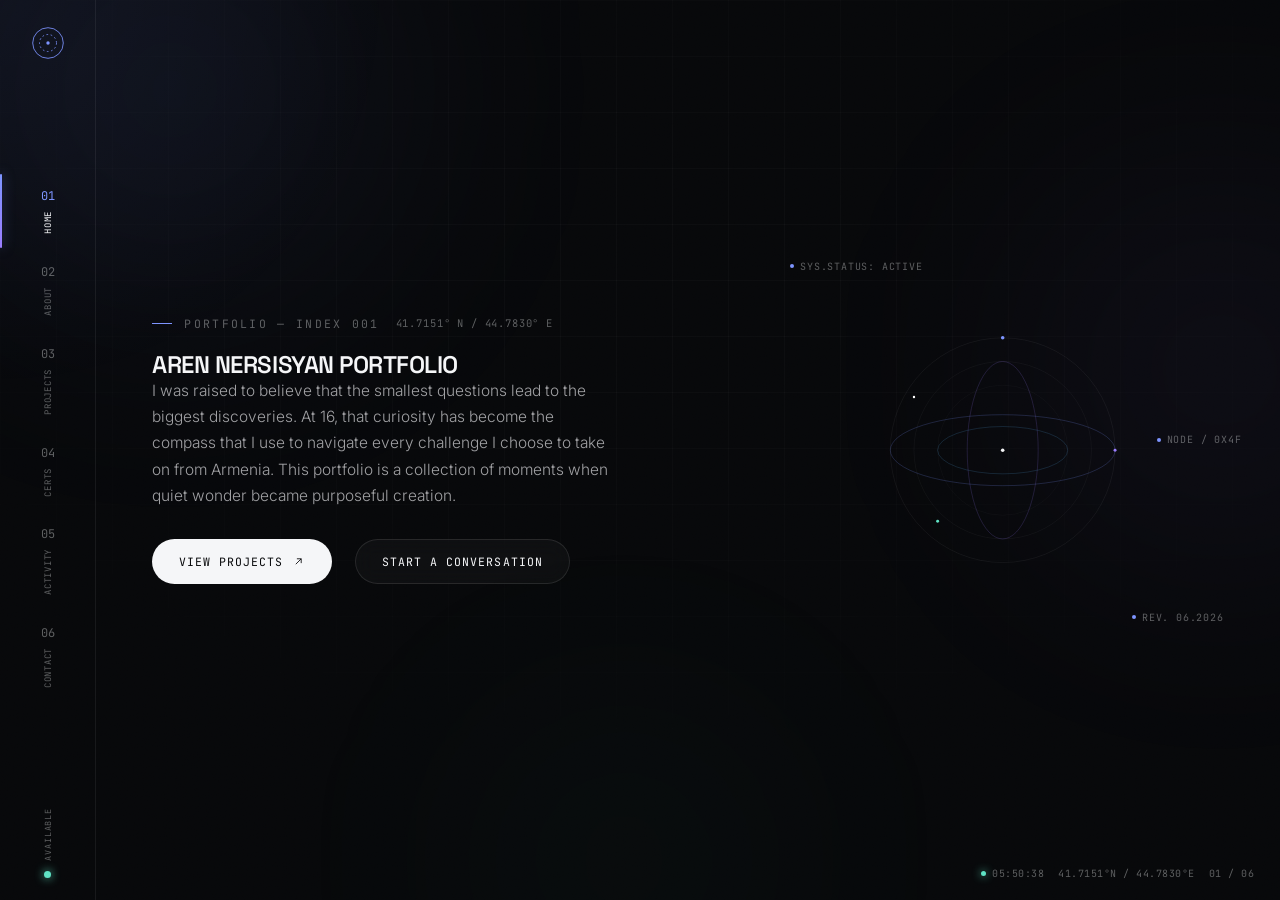
==== commit 5918d07b: "Update Home.html" ====
--- a/Home.html
+++ b/Home.html
@@ -3,7 +3,7 @@
 <head>
 <meta charset="UTF-8">
 <meta name="viewport" content="width=device-width, initial-scale=1.0">
-<title>Alex Rivera — Design Engineer</title>
+<title>Aren Nersisyan: Portfolio</title>
 <meta name="description" content="Alex Rivera — Design Engineer. Portfolio, projects, certificates and activities.">
 <link rel="preconnect" href="https://fonts.googleapis.com">
 <link rel="preconnect" href="https://fonts.gstatic.com" crossorigin>
@@ -508,13 +508,11 @@
               <span class="hero-coord">41.7151° N / 44.7830° E</span>
             </div>
             <h1>
-              <span class="line"><span>ALEX RIVERA</span></span>
-              <span class="line"><span class="accent-text">DESIGN ENGINEER</span></span>
+              <span class="line"><span>AREN NERSISYAN</span></span>
+              <span class="line"><span class="accent-text">PORTFOLIO</span></span>
             </h1>
             <p class="hero-sub reveal in reveal-delay-2">
-              I build interfaces at the intersection of code and craft — precise systems,
-              considered motion, and projects that hold up under scrutiny. Currently pursuing
-              further study in design and computer science, building independent work along the way.
+              I was raised to believe that the smallest questions lead to the biggest discoveries. At 16, that curiosity has become the compass that I use to navigate every challenge I choose to take on from Armenia. This portfolio is a collection of moments when quiet wonder became purposeful creation.
             </p>
             <div class="hero-cta reveal in reveal-delay-3">
               <a href="#projects" class="btn btn-primary magnetic">
@@ -691,7 +689,7 @@
               <div class="cert-top"><span class="cert-year">2023</span><span class="cert-icon"><svg viewBox="0 0 24 24" fill="none" stroke="currentColor" stroke-width="1.5"><path d="M12 2l3 6 6 1-4.5 4 1 6-5.5-3-5.5 3 1-6L3 9l6-1z"/></svg></span></div>
               <h3>Google Cybersecurity Professional Certification</h3>
               <div class="cert-issuer">Google</div>
-              <div class="cert-id">Cousera</div>
+              <div class="cert-id">Coursera</div>
             </div>
           </a>
             <div class="cert-card">
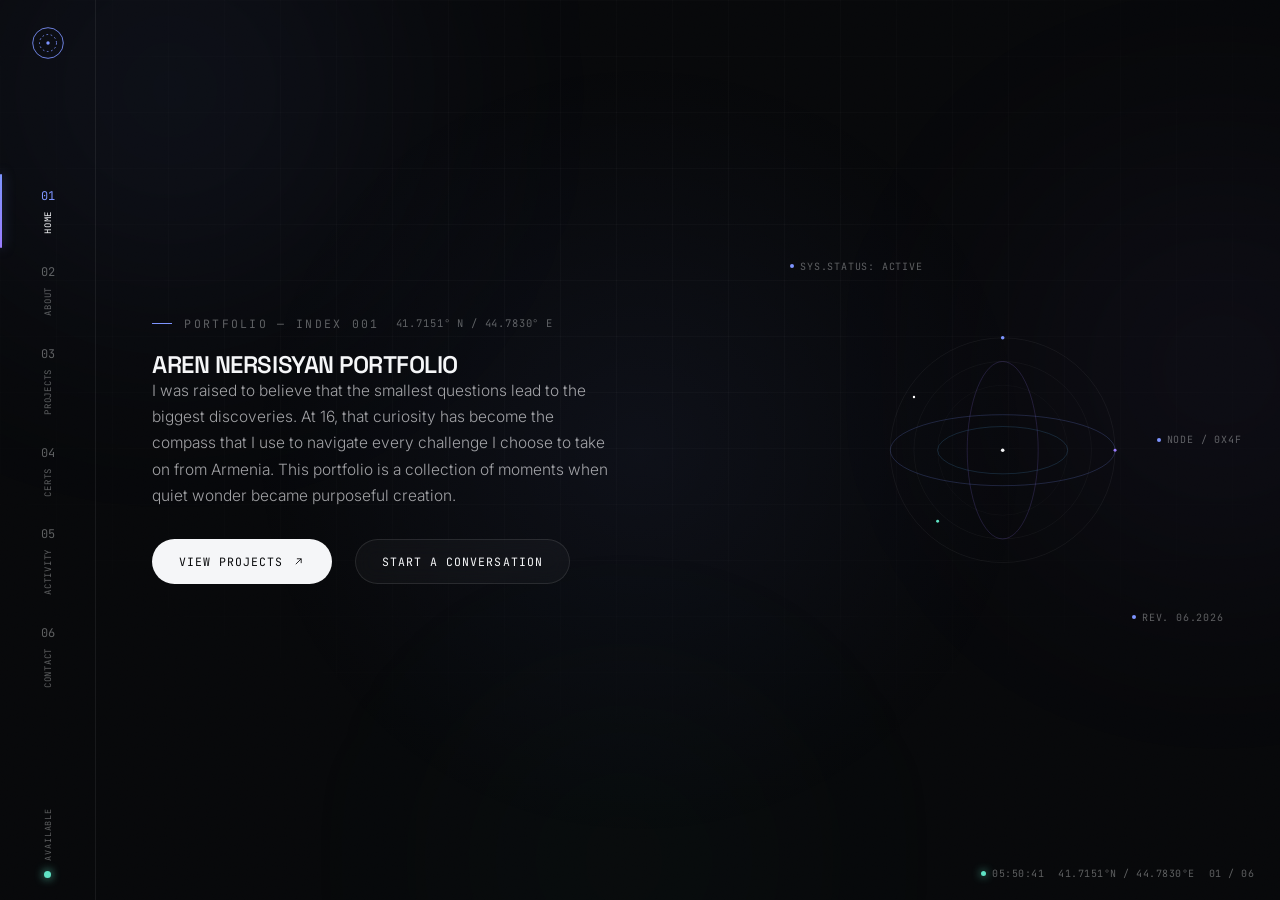
==== commit 7fe2ef89: "Update Home.html" ====
--- a/Home.html
+++ b/Home.html
@@ -206,7 +206,7 @@
 .hero-grid{display:grid;grid-template-columns:1.35fr 1fr;gap:32px;align-items:center;width:100%;}
 .hero-label-row{display:flex;align-items:center;gap:16px;margin-bottom:22px;}
 .hero-coord{font-family:var(--font-mono);font-size:10.5px;color:var(--text-3);letter-spacing:0.08em;}
-.hero h1{font-size:clamp(38px,5.4vw,80px);margin-bottom:22px;}
+.hero h1{font-size:clamp(38px,5.4vw,80px);margin-bottom:50px;}
 .hero h1 .line{display:block;overflow:hidden;}
 .hero h1 .line span{display:inline-block;transform:translateY(112%);transition:transform 1s var(--ease);}
 .panel.active .hero h1 .line:nth-child(1) span{transition-delay:0.08s;}
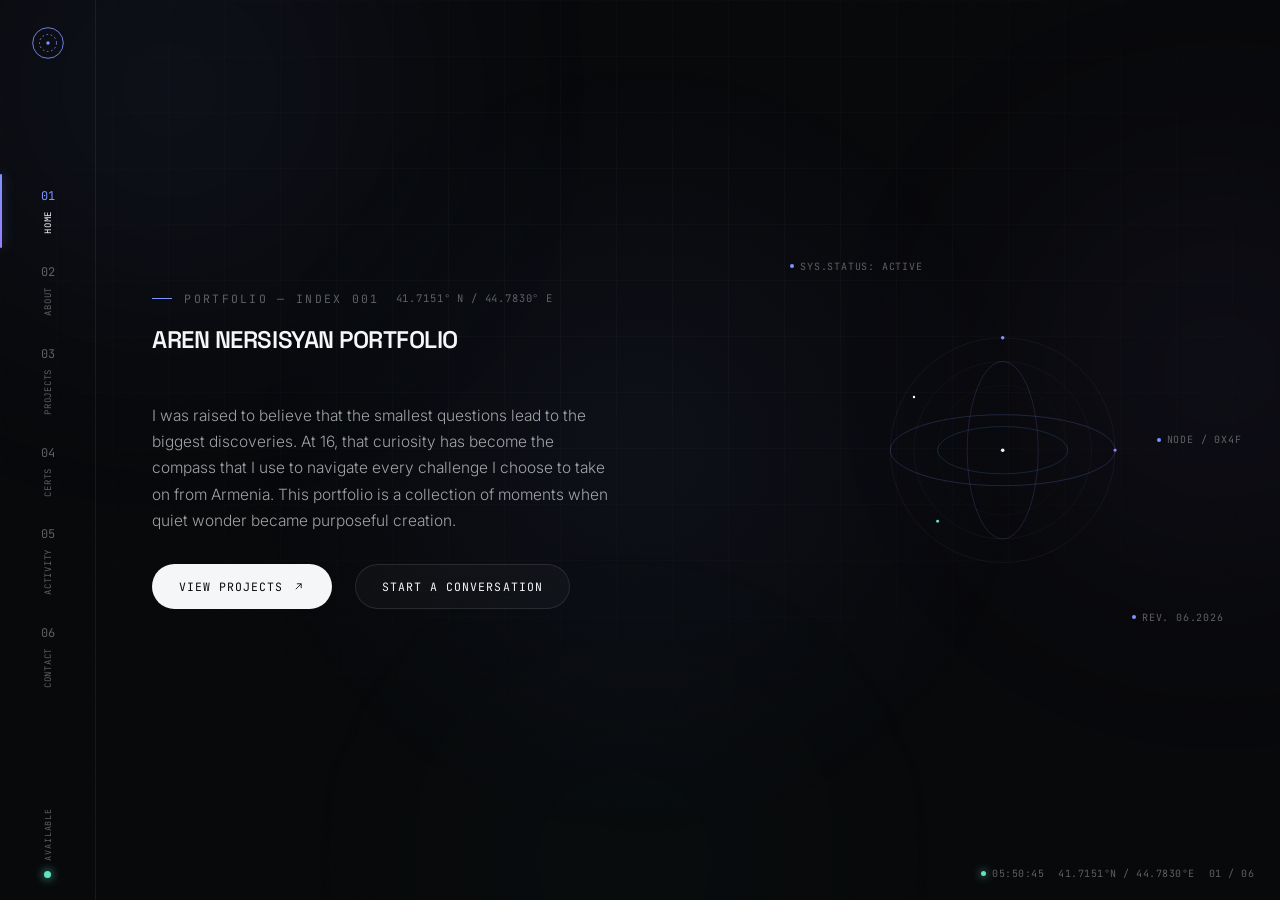
==== commit 02bc4da0: "Update Home.html" ====
--- a/Home.html
+++ b/Home.html
@@ -206,7 +206,7 @@
 .hero-grid{display:grid;grid-template-columns:1.35fr 1fr;gap:32px;align-items:center;width:100%;}
 .hero-label-row{display:flex;align-items:center;gap:16px;margin-bottom:22px;}
 .hero-coord{font-family:var(--font-mono);font-size:10.5px;color:var(--text-3);letter-spacing:0.08em;}
-.hero h1{font-size:clamp(38px,5.4vw,80px);margin-bottom:50px;}
+.hero h1{font-size:clamp(38px,5.4vw,80px);margin-bottom:24px;}
 .hero h1 .line{display:block;overflow:hidden;}
 .hero h1 .line span{display:inline-block;transform:translateY(112%);transition:transform 1s var(--ease);}
 .panel.active .hero h1 .line:nth-child(1) span{transition-delay:0.08s;}
@@ -216,6 +216,7 @@
 .hero h1 .accent-text{color:transparent;-webkit-text-stroke:1.4px var(--text-1);}
 .hero-sub{max-width:460px;font-size:15.5px;line-height:1.7;color:var(--text-2);font-weight:300;margin-bottom:30px;}
 .hero-cta{display:flex;align-items:center;gap:22px;flex-wrap:wrap;}
+#name{padding-bottom:50px;}
 
 .hero-visual{position:relative;height:min(46vh,420px);display:flex;align-items:center;justify-content:center;}
 .orb-wrap{position:relative;width:min(60%,320px);height:min(60%,320px);aspect-ratio:1;}
@@ -507,7 +508,7 @@
               <span class="eyebrow" style="margin:0;">Portfolio — Index 001</span>
               <span class="hero-coord">41.7151° N / 44.7830° E</span>
             </div>
-            <h1>
+            <h1 id="name">
               <span class="line"><span>AREN NERSISYAN</span></span>
               <span class="line"><span class="accent-text">PORTFOLIO</span></span>
             </h1>
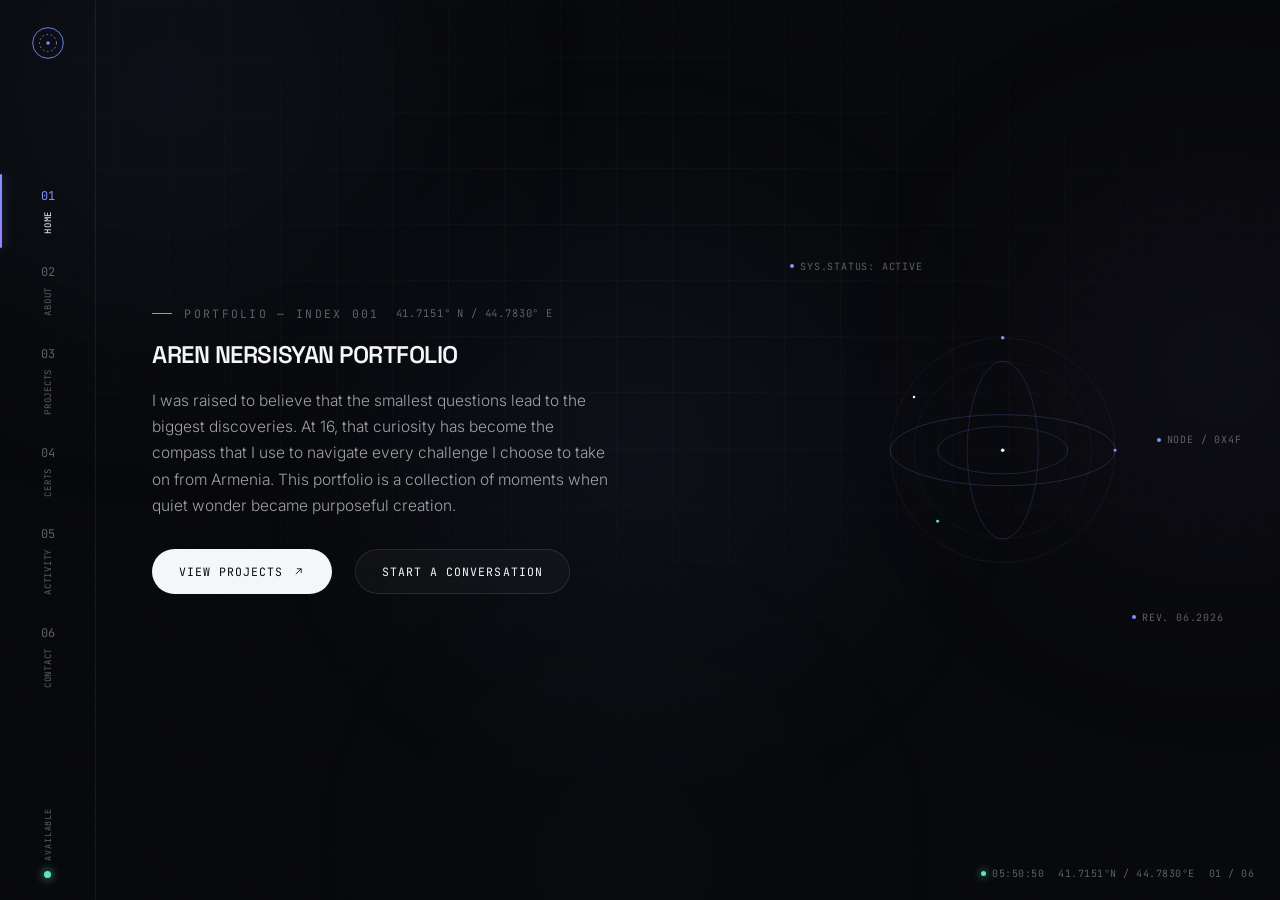
==== commit b66c2ef3: "Update Home.html" ====
--- a/Home.html
+++ b/Home.html
@@ -216,7 +216,7 @@
 .hero h1 .accent-text{color:transparent;-webkit-text-stroke:1.4px var(--text-1);}
 .hero-sub{max-width:460px;font-size:15.5px;line-height:1.7;color:var(--text-2);font-weight:300;margin-bottom:30px;}
 .hero-cta{display:flex;align-items:center;gap:22px;flex-wrap:wrap;}
-#name{padding-bottom:50px;}
+#name{padding-bottom:20px;}
 
 .hero-visual{position:relative;height:min(46vh,420px);display:flex;align-items:center;justify-content:center;}
 .orb-wrap{position:relative;width:min(60%,320px);height:min(60%,320px);aspect-ratio:1;}
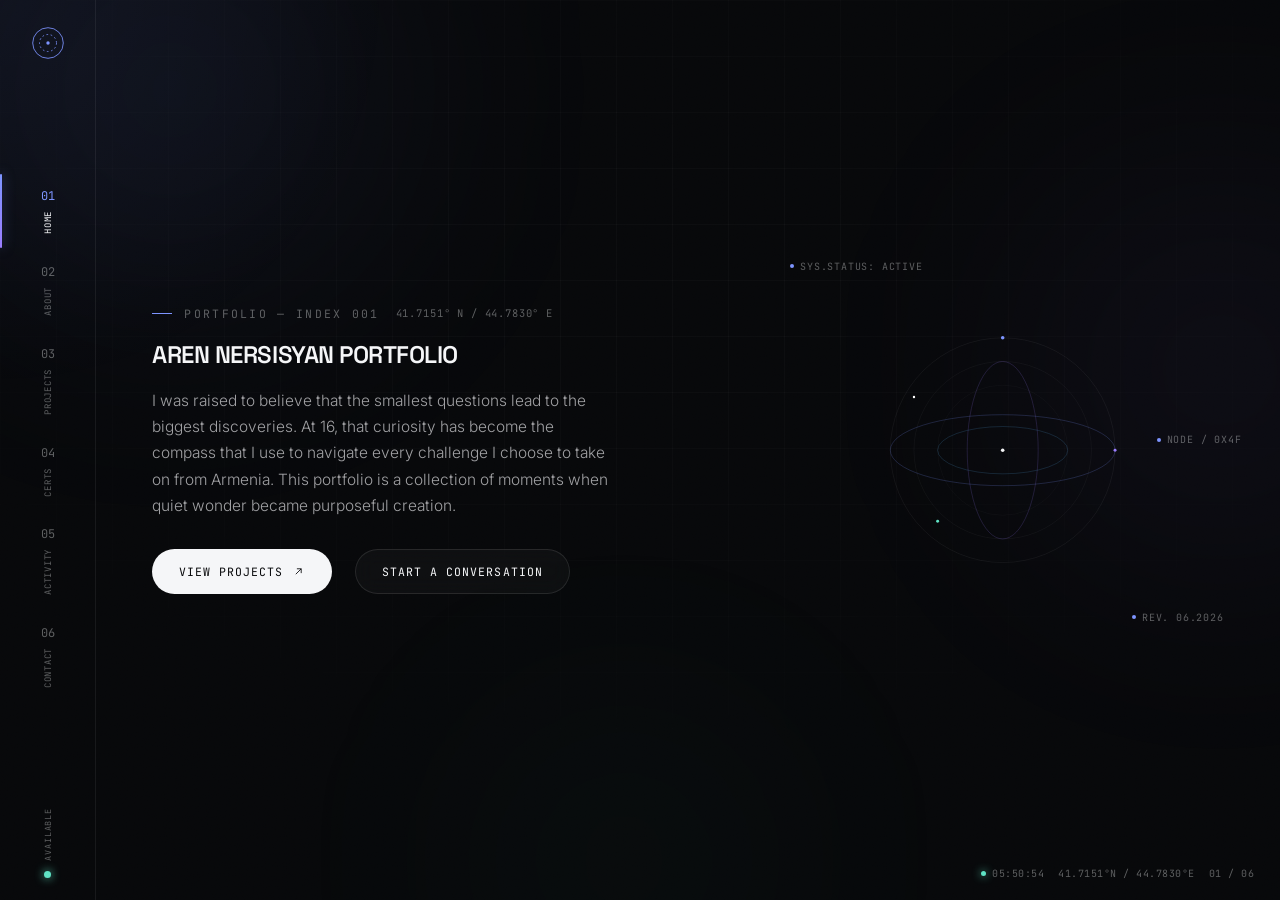
==== commit 61a2ccf4: "Update Home.html" ====
--- a/Home.html
+++ b/Home.html
@@ -693,12 +693,14 @@
               <div class="cert-id">Coursera</div>
             </div>
           </a>
+          <a href="www-ren.github.io/Picsart%20Academy%20Junior%20Course.pdf">
             <div class="cert-card">
-              <div class="cert-top"><span class="cert-year">2023</span><span class="cert-icon"><svg viewBox="0 0 24 24" fill="none" stroke="currentColor" stroke-width="1.5"><path d="M12 2l3 6 6 1-4.5 4 1 6-5.5-3-5.5 3 1-6L3 9l6-1z"/></svg></span></div>
-              <h3>Advanced React &amp; TypeScript</h3>
-              <div class="cert-issuer">Frontend Masters</div>
-              <div class="cert-id">CREDENTIAL — FEM-RT-9082</div>
-            </div>
+              <div class="cert-top"><span class="cert-year">2026</span><span class="cert-icon"><svg viewBox="0 0 24 24" fill="none" stroke="currentColor" stroke-width="1.5"><path d="M12 2l3 6 6 1-4.5 4 1 6-5.5-3-5.5 3 1-6L3 9l6-1z"/></svg></span></div>
+              <h3>Picsart's Junior Course</h3>
+              <div class="cert-issuer">Picsart</div>
+              <div class="cert-id">Picsart Academy</div>
+            </div>
+          </a>
             <div class="cert-card">
               <div class="cert-top"><span class="cert-year">2022</span><span class="cert-icon"><svg viewBox="0 0 24 24" fill="none" stroke="currentColor" stroke-width="1.5"><path d="M12 2l3 6 6 1-4.5 4 1 6-5.5-3-5.5 3 1-6L3 9l6-1z"/></svg></span></div>
               <h3>Motion Design for the Web</h3>
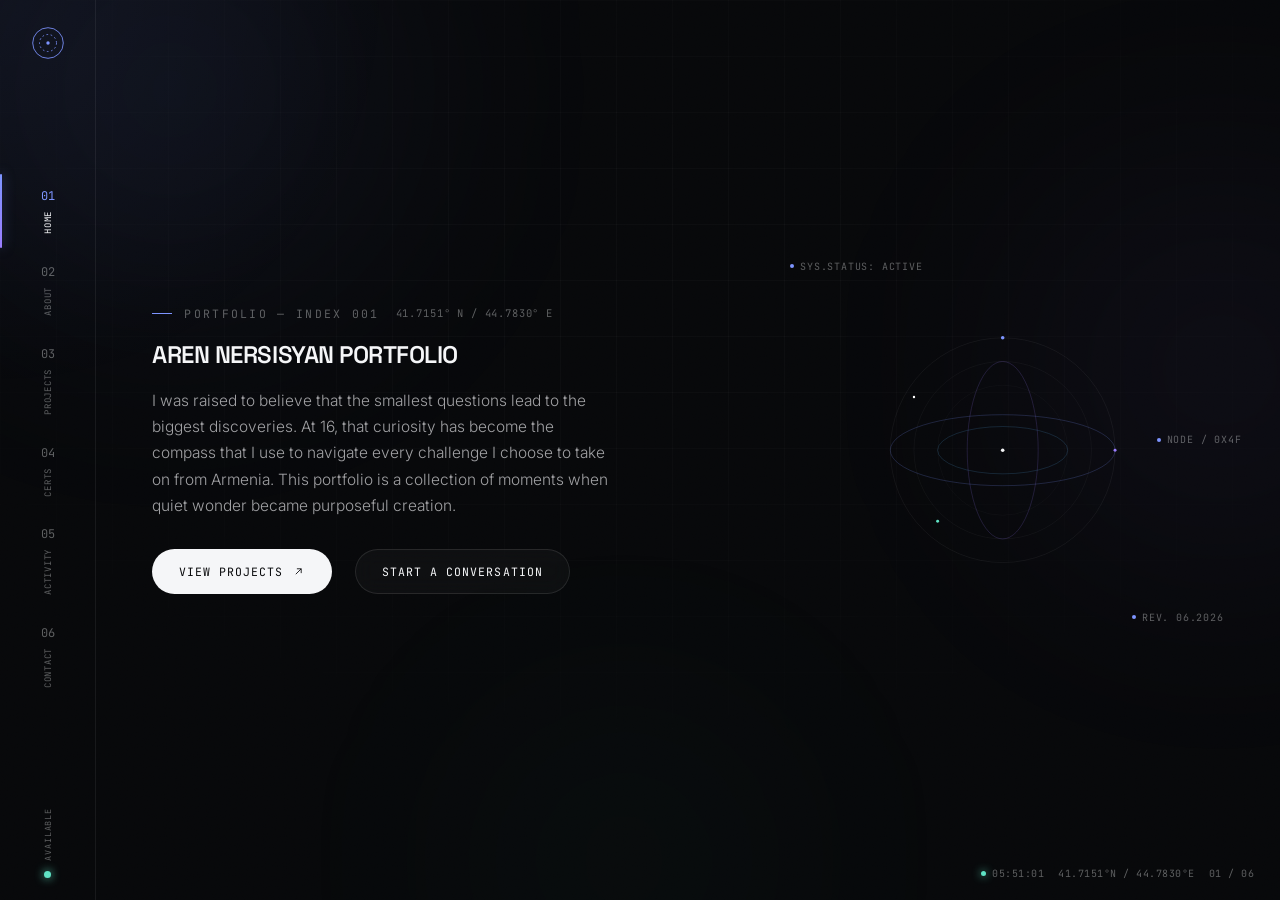
==== commit ebf37b03: "Update Home.html" ====
--- a/Home.html
+++ b/Home.html
@@ -693,7 +693,7 @@
               <div class="cert-id">Coursera</div>
             </div>
           </a>
-          <a href="www-ren.github.io/Picsart%20Academy%20Junior%20Course.pdf">
+          <a href="https://www-ren.github.io/Picsart%20Academy%20Junior%20Course.pdf">
             <div class="cert-card">
               <div class="cert-top"><span class="cert-year">2026</span><span class="cert-icon"><svg viewBox="0 0 24 24" fill="none" stroke="currentColor" stroke-width="1.5"><path d="M12 2l3 6 6 1-4.5 4 1 6-5.5-3-5.5 3 1-6L3 9l6-1z"/></svg></span></div>
               <h3>Picsart's Junior Course</h3>
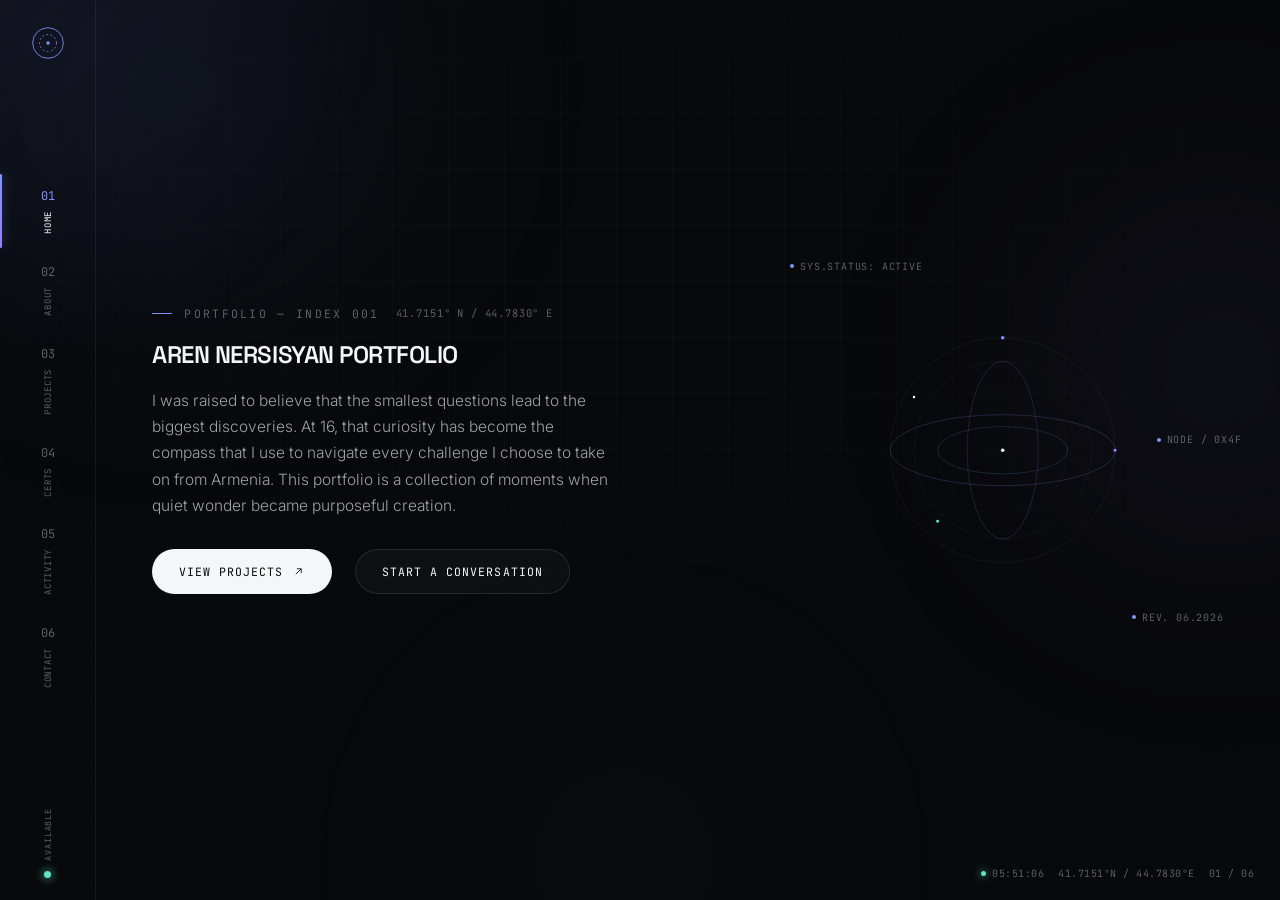
==== commit b517f5f9: "Update Home.html" ====
--- a/Home.html
+++ b/Home.html
@@ -687,7 +687,7 @@
             </div>
           <a href="https://coursera.org/verify/professional-cert/YFWX0NY5Q2DE">
             <div class="cert-card">
-              <div class="cert-top"><span class="cert-year">2023</span><span class="cert-icon"><svg viewBox="0 0 24 24" fill="none" stroke="currentColor" stroke-width="1.5"><path d="M12 2l3 6 6 1-4.5 4 1 6-5.5-3-5.5 3 1-6L3 9l6-1z"/></svg></span></div>
+              <div class="cert-top"><span class="cert-year">2026</span><span class="cert-icon"><svg viewBox="0 0 24 24" fill="none" stroke="currentColor" stroke-width="1.5"><path d="M12 2l3 6 6 1-4.5 4 1 6-5.5-3-5.5 3 1-6L3 9l6-1z"/></svg></span></div>
               <h3>Google Cybersecurity Professional Certification</h3>
               <div class="cert-issuer">Google</div>
               <div class="cert-id">Coursera</div>
